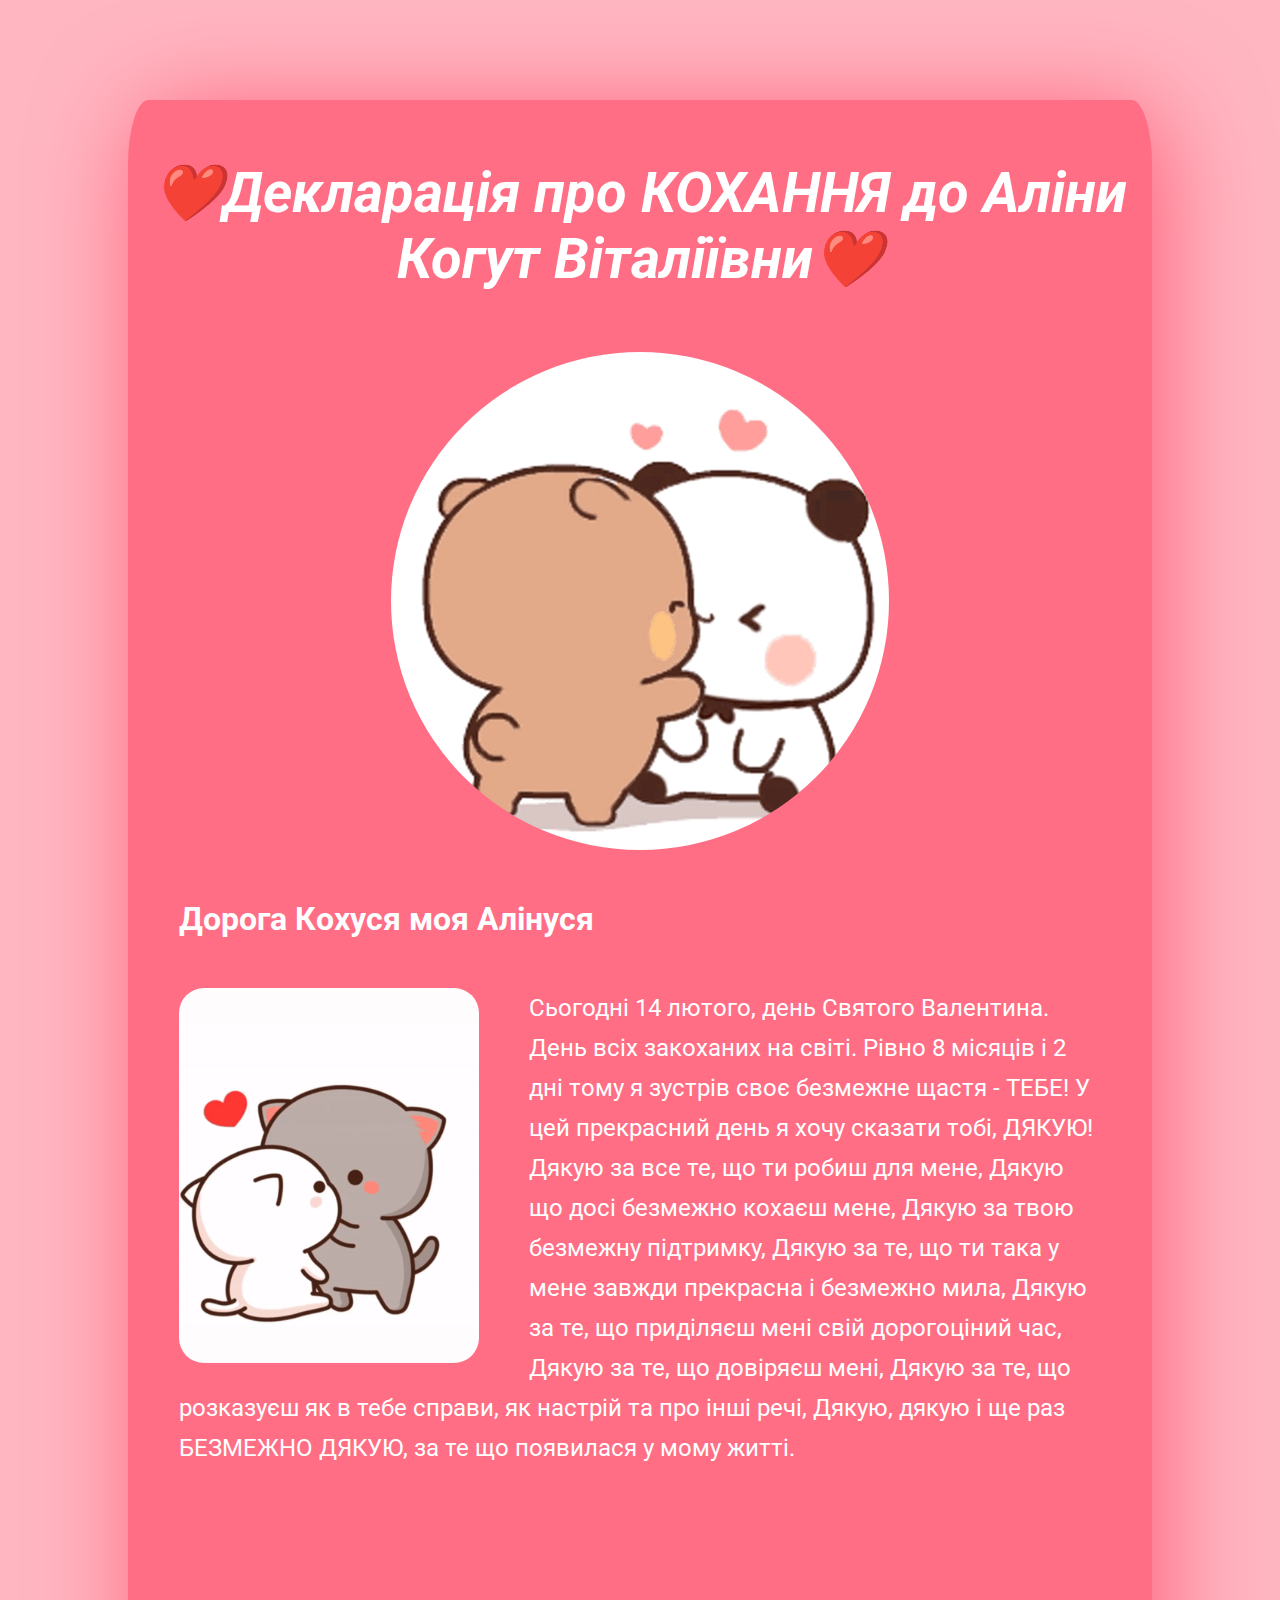
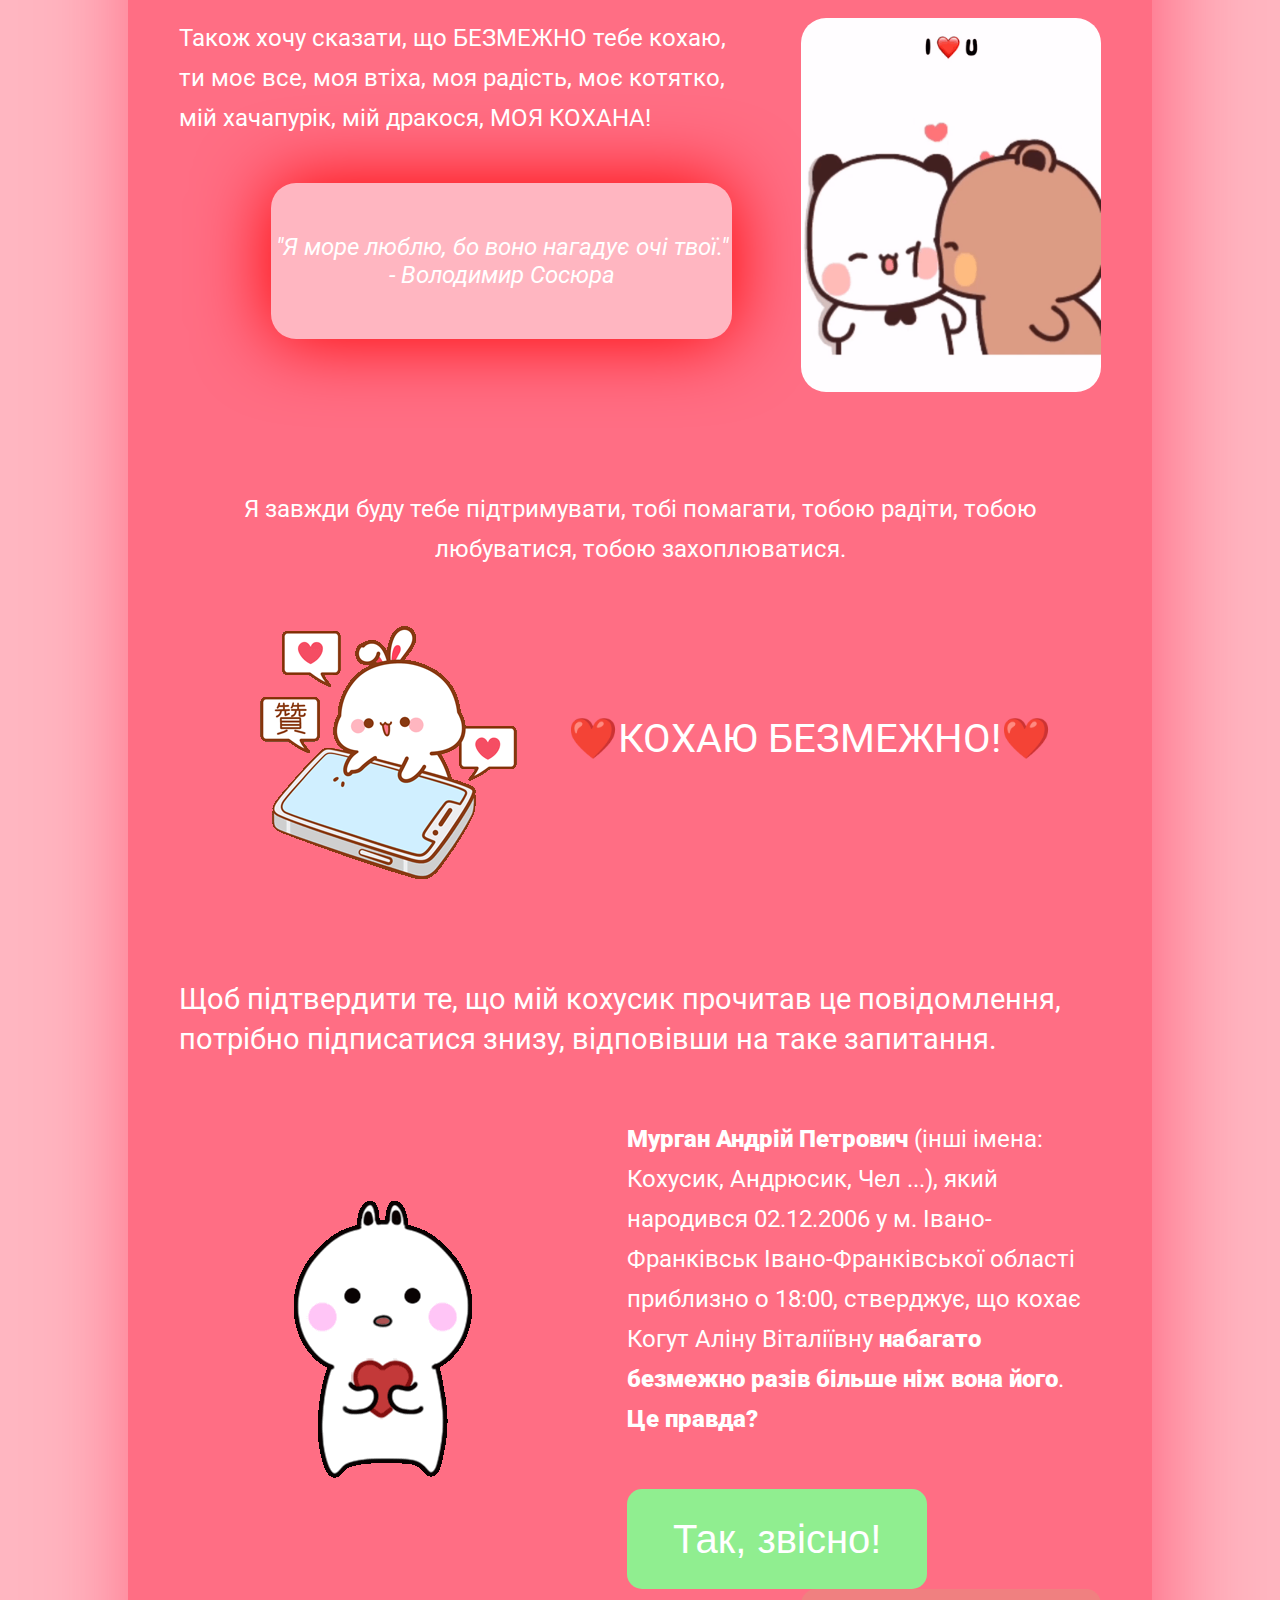
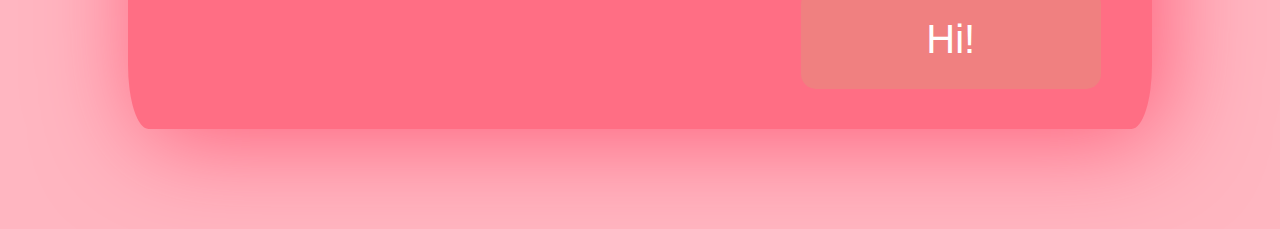
==== home.html @ 287d508f "LoginPage style and logic DONE" ====
<!DOCTYPE html>
<html lang="en">
  <head>
    <meta charset="UTF-8" />
    <meta name="viewport" content="width=device-width, initial-scale=1.0" />
    <link rel="stylesheet" href="./style.css" />
    <link rel="preconnect" href="https://fonts.googleapis.com" />
    <link rel="preconnect" href="https://fonts.gstatic.com" crossorigin />
    <link
      href="https://fonts.googleapis.com/css2?family=Roboto:ital,wght@0,100..900;1,100..900&display=swap"
      rel="stylesheet"
    />
    <title>Для Кохусі Алінусі!</title>
  </head>
  <body>
    <div class="contentContainer">
      <h1 class="title">
        ❤️Декларація про КОХАННЯ до Аліни Когут Віталіївни❤️
      </h1>
      <div class="imageContainer">
        <img
          class="kissImage"
          src="./images/bear-kiss-bear-kisses.gif"
          alt=""
        />
      </div>
      <div class="mainContentContainer">
        <h2 class="receiverName">Дорога Кохуся моя Алінуся</h2>
        <div id="toScroll" class="firstContent">
          <img src="./images/te-amo-alexia.gif" alt="" />
          <p class="content">
            Сьогодні 14 лютого, день Святого Валентина. День всіх закоханих на
            світі. Рівно 8 місяців і 2 дні тому я зустрів своє безмежне щастя -
            ТЕБЕ! У цей прекрасний день я хочу сказати тобі,
            <span class="hoverTextPart">ДЯКУЮ!</span> Дякую за все те, що ти
            робиш для мене, Дякую що досі безмежно кохаєш мене, Дякую за твою
            безмежну підтримку, Дякую за те, що ти така у мене завжди прекрасна
            і безмежно мила, Дякую за те, що приділяєш мені свій дорогоціний
            час, Дякую за те, що довіряєш мені, Дякую за те, що розказуєш як в
            тебе справи, як настрій та про інші речі, Дякую, дякую і ще раз
            БЕЗМЕЖНО ДЯКУЮ, за те що появилася у мому житті.
          </p>
        </div>
        <div class="secondContent">
          <img src="./images/love-bubu-dudu.gif" alt="" />
          <p class="content">
            Також хочу сказати, що БЕЗМЕЖНО тебе кохаю, ти моє все, моя втіха,
            моя радість, моє котятко, мій хачапурік, мій дракося, МОЯ КОХАНА!
          </p>
          <blockquote class="quote" cite="https://maximum.fm/novini_t2">
            <p>"Я море люблю, бо воно нагадує очі твої."</p>
            <p>- Володимир Сосюра</p>
          </blockquote>
        </div>
        <div class="thirdContent">
          <p class="content">
            Я завжди буду тебе підтримувати, тобі помагати, тобою радіти, тобою
            любуватися, тобою захоплюватися.
          </p>
        </div>

        <div class="highLightTextContainer content">
          <img src="./images/tuji-text.gif" alt="" />
          <div class="highLightText">❤️КОХАЮ БЕЗМЕЖНО!❤️</div>
        </div>

        <div class="confirmationBlock">
          <h4 class="confirmationTitle content">
            Щоб підтвердити те, що мій кохусик прочитав це повідомлення,
            потрібно підписатися знизу, відповівши на таке запитання.
          </h4>
          <div class="confirm-main">
            <img
              class="confirmBlockImage"
              src="./images/cute-rabbit.gif"
              alt=""
            />
            <h2 class="confirmMessage content">
              <span class="boldText">Мурган Андрій Петрович</span> (інші імена:
              Кохусик, Андрюсик, Чел ...), який народився 02.12.2006 у м.
              Івано-Франківськ Івано-Франківської області приблизно о 18:00,
              стверджує, що кохає Когут Аліну Віталіївну
              <span class="boldText"
                >набагато безмежно разів більше ніж вона його</span
              >. <span class="boldText">Це правда?</span>
            </h2>

            <div class="confirmForm" action="">
              <input class="form-btn yes" type="submit" value="Так, звісно!" />
              <input class="form-btn no" type="submit" value="Ні!" />
            </div>
          </div>
        </div>
      </div>
    </div>

    <script src="./script.js"></script>
  </body>
</html>
---- style.css ----
* {
  margin: 0;
  padding: 0;
  box-sizing: border-box;
}
html {
  scroll-behavior: smooth;
}
html::-webkit-scrollbar {
  background-color: lightpink;
}
html::-webkit-scrollbar-thumb {
  background-color: red;
  border-radius: 15px;
}

body {
  font-family: "Roboto", serif;
  background-color: lightpink;
}

.contentContainer {
  width: 80%;
  margin: 100px auto;
  padding: 60px 0;
  background-color: rgb(255, 110, 132);
  color: white;
  border-radius: 2%;
  box-shadow: 10px 10px 100px rgb(255, 94, 121);
}

.title {
  text-align: center;
  font-style: italic;
  font-size: 3.5rem;
  margin-bottom: 60px;
}

.imageContainer {
  display: flex;
  justify-content: center;
  margin-bottom: 50px;
}
.kissImage {
  object-fit: contain;
  border-radius: 50%;
}

.mainContentContainer {
  width: 90%;
  margin: 0 auto;
}

.receiverName {
  font-size: 2rem;
  margin-bottom: 20px;
}

.content {
  margin-bottom: 30px;
  font-size: 1.5rem;
  line-height: 40px;
  transition: all 0.3s ease-in-out;
}
/* .content:hover > .hoverTextPart {
  color: red;
} */
.highLightTextContainer {
  display: flex;
  justify-content: space-evenly;
}
.highLightText {
  animation: tilt-shaking 0.25s infinite;
  width: fit-content;
  font-size: 2.5rem;
  display: flex;
  justify-content: center;
  align-items: center;
  text-align: center;
}

@keyframes tilt-shaking {
  0% {
    transform: rotate(0deg);
  }
  25% {
    transform: rotate(5deg);
  }
  50% {
    transform: rotate(0eg);
  }
  75% {
    transform: rotate(-5deg);
  }
  100% {
    transform: rotate(0deg);
  }
}

.confirmationTitle {
  margin-top: 100px;
  font-size: 1.8rem;
  font-weight: 400;
  margin-bottom: 60px;
}
.confirmMessage {
  font-weight: 400;
  margin-bottom: 20px;
}
.confirmBlockImage {
  object-fit: contain;
  float: left;
  margin-right: 40px;
}
.boldText {
  font-weight: 900;
}
.confirmationBlock {
  margin-bottom: 80px;
}
.confirmForm {
  margin-top: 50px;
}
.form-btn {
  height: 100px;
  width: 300px;
  font-size: 2.5rem;
  outline: none;
  border: none;
  color: white;
  border-radius: 15px;
  cursor: pointer;
  transition: all 0.3s ease-in-out;
}

.yes {
  background-color: lightgreen;
}

.no {
  float: right;
  position: relative;
  background-color: lightcoral;
  top: 0;
  left: 0;
}

.yes:hover {
  background-color: green;
  box-shadow: 0 0 75px green;
  scale: 1.25;
}
.no:hover {
  background-color: red;
  box-shadow: 0 0 75px red;
  scale: 0.5;
}

/* CONTENT CUSTOMISATION */
.firstContent {
  margin-top: 50px;
}
.firstContent > img {
  float: left;
  width: 300px;
  border-radius: 25px;
  margin-right: 50px;
}

.secondContent {
  clear: both;
  margin-top: 150px;
}

.secondContent > img {
  width: 300px;
  border-radius: 25px;
  float: right;
  margin-left: 50px;
}

.quote {
  width: 50%;
  font-size: 1.5rem;
  font-style: italic;
  text-align: center;
  background-color: lightpink;
  padding: 50px 0;
  margin-left: 10%;
  border-radius: 25px;
  box-shadow: 0 0 75px red;
  margin-top: 45px;
}

.thirdContent {
  margin-top: 150px;
  clear: both;
  text-align: center;
}
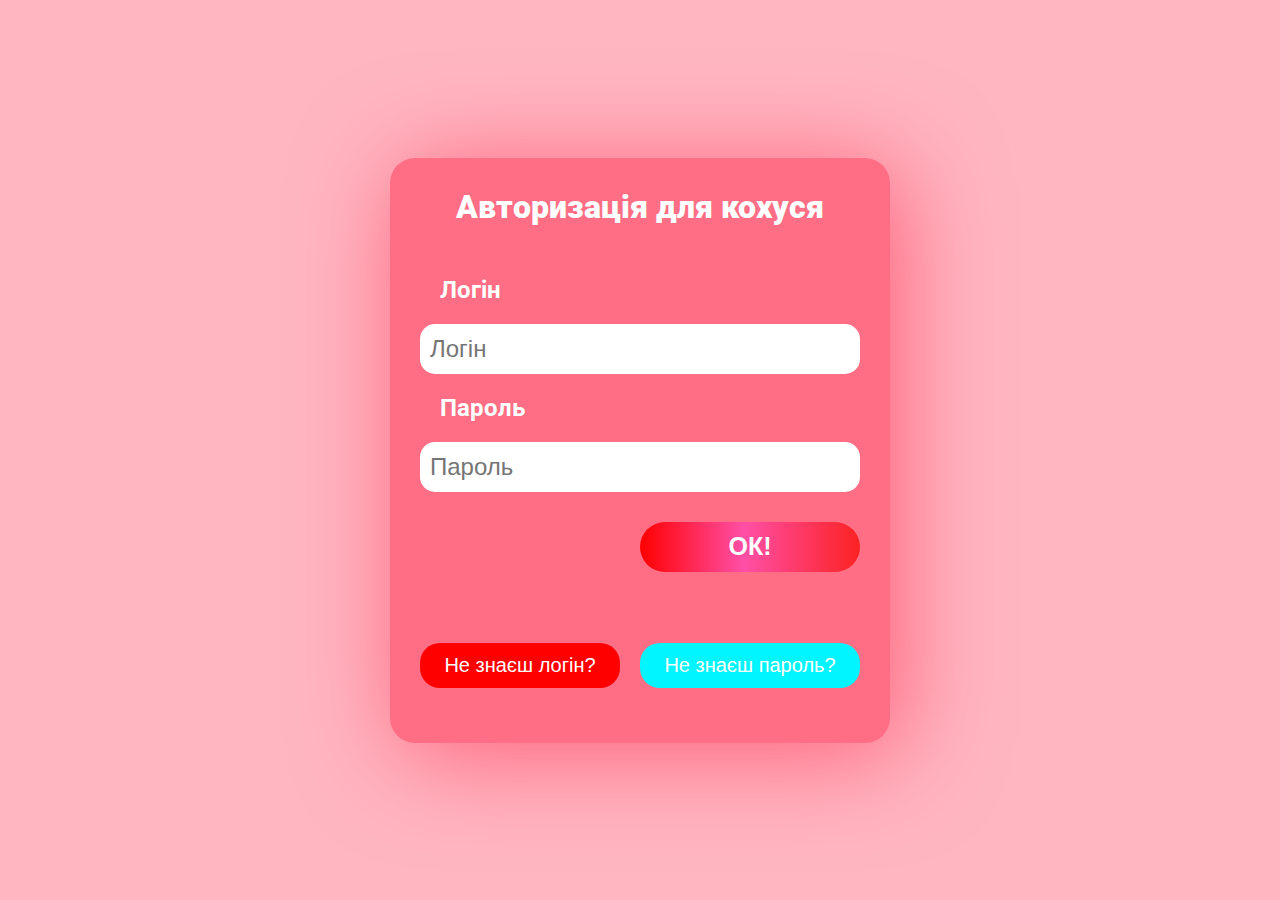
==== commit 5f5b5b62: "No and yes button funcs" ====
--- a/home.html
+++ b/home.html
@@ -85,7 +85,7 @@
               >. <span class="boldText">Це правда?</span>
             </h2>
 
-            <div class="confirmForm" action="">
+            <div class="confirmForm">
               <input class="form-btn yes" type="submit" value="Так, звісно!" />
               <input class="form-btn no" type="submit" value="Ні!" />
             </div>
@@ -93,7 +93,6 @@
         </div>
       </div>
     </div>
-
     <script src="./script.js"></script>
   </body>
 </html>
--- a/style.css
+++ b/style.css
@@ -155,6 +155,15 @@
   box-shadow: 0 0 75px red;
   scale: 0.5;
 }
+.disable {
+  background-color: gray;
+}
+.disable:hover {
+  background-color: lightgray;
+  box-shadow: none;
+  scale: 1;
+  cursor: crosshair;
+}
 
 /* CONTENT CUSTOMISATION */
 .firstContent {
@@ -197,3 +206,62 @@
   clear: both;
   text-align: center;
 }
+
+/* CUSTOM WINDOWS */
+#yesWindow,
+#noWindow {
+  text-align: center;
+  position: relative;
+  top: -650px;
+  left: 50%;
+  width: fit-content;
+  color: white;
+  font-size: 20px;
+  animation: appear 0.5s linear;
+}
+
+#noWindow {
+  left: 37.5%;
+  top: -580px;
+}
+#noWindow img {
+  width: 200px;
+}
+#noWindow button {
+  width: 100%;
+  height: 50px;
+  border: none;
+  font-size: 30px;
+  color: white;
+  background-color: lightcoral;
+  cursor: pointer;
+  border-radius: 20px;
+  transition: all 0.3s ease-in-out;
+}
+#noWindow button:hover {
+  background-color: pink;
+}
+.window {
+  width: fit-content;
+  padding: 30px;
+  background-color: red;
+  border-radius: 20px;
+}
+.window > * {
+  margin-bottom: 30px;
+}
+.window > img {
+  border-radius: 50%;
+  object-fit: contain;
+}
+
+@keyframes appear {
+  from {
+    opacity: 0;
+    top: -750px;
+  }
+  to {
+    opacity: 1;
+    top: -650px;
+  }
+}
